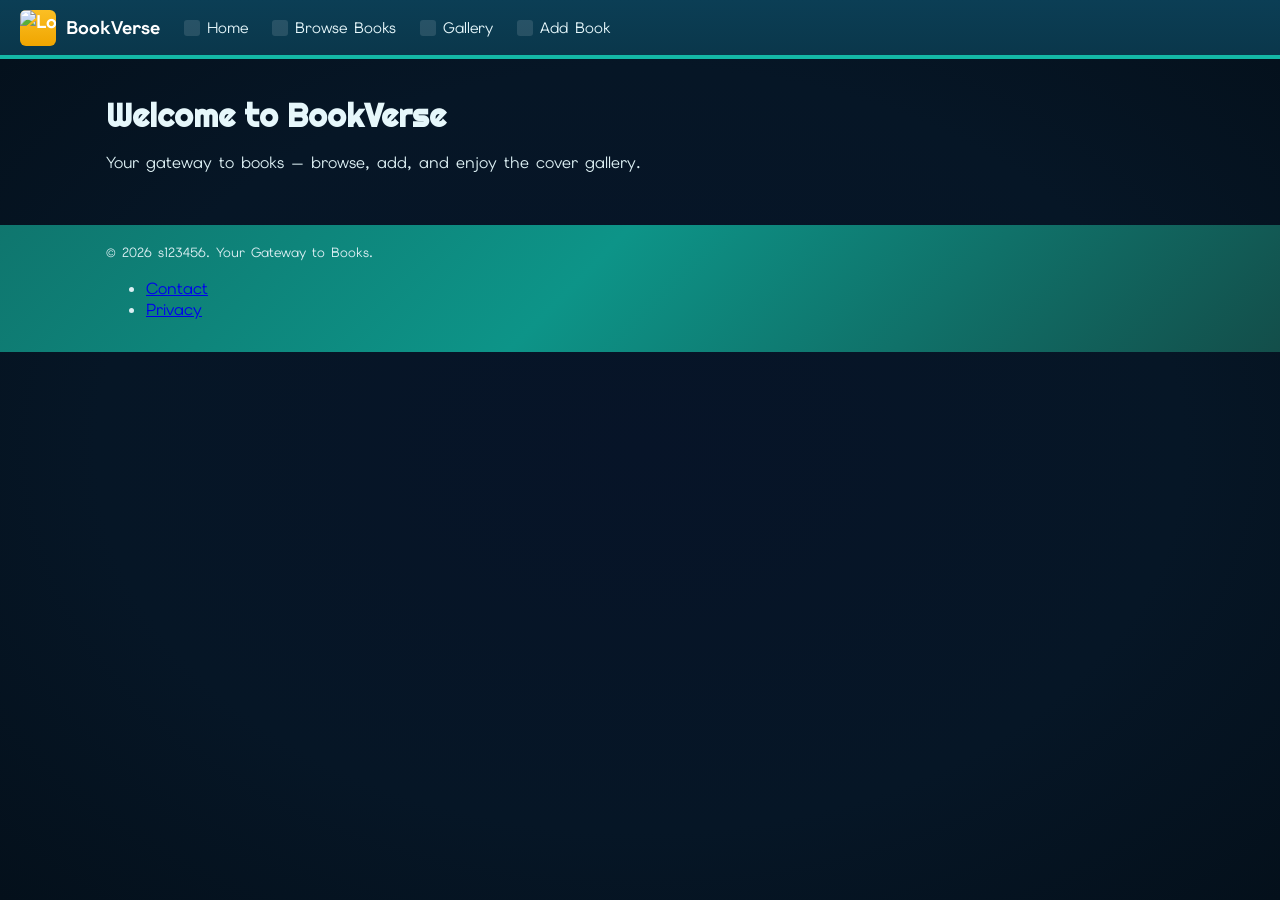
==== a1/index.html @ 279a4805 "Assessment 1 basic layout and colours html v1" ====
<!doctype html>
<html lang="en">

<head>
    <meta charset="utf-8">
    <meta name="viewport" content="width=device-width, initial-scale=1">
    <title>Home - BookVerse</title>
    <link rel="stylesheet" type="text/css" href="./assets/css/style.css">
    <script defer src="./assets/js/scripts.js"></script>
</head>

<body>
    <header class="navbar">
        <div class="nav-logo">
            <a href="index.html">
                <img src="./assets/images/logo.png" alt="Logo" class="logo-img">
                <span class="site-title">BookVerse</span>
            </a>
        </div>

        <nav aria-label="Main navigation">
            <ul class="nav-links">
                <li><a href="index.html"><span class="nav-link-icon" aria-hidden="true"></span>Home</a></li>
                <li><a href="books.html"><span class="nav-link-icon" aria-hidden="true"></span>Browse Books</a></li>
                <li><a href="gallery.html"><span class="nav-link-icon" aria-hidden="true"></span>Gallery</a></li>
                <li><a href="add.html"><span class="nav-link-icon" aria-hidden="true"></span>Add Book</a></li>
            </ul>
        </nav>
    </header>



    <main class="container content">
        <h1>Welcome to BookVerse</h1>
        <p class="text-muted">Your gateway to books — browse, add, and enjoy the cover gallery.</p>
    </main>

    <footer class="footer">
        <div class="container footer-content">
            <div><small>&copy; 2026 s123456. Your Gateway to Books.</small></div>
            <ul class="footer-links">
                <li><a href="#">Contact</a></li>
                <li><a href="#">Privacy</a></li>
            </ul>
        </div>
    </footer>
</body>

</html>
---- a1/assets/css/style.css ----
@import url('https://fonts.googleapis.com/css2?family=Righteous:wght@400;500;600;700;800&family=Elms+Sans:wght@400;500;600;700&display=swap');


:root {
    /* Brand colours */
    --color-primary: #0d9488;
    --color-primary-dark: #0f766e;
    --color-primary-light: #14b8a6;
    --color-secondary: #d97706;
    --color-secondary-dark: #b45309;

    /* Accent colours */
    --accent-amber: #fbbf24;
    --accent-green: #10b981;
    --accent-slate: #475569;

    /* Neutrals */
    --text-dark: #1f2937;
    --text-light: #6b7280;
    --bg-light: #f9fafb;
    --bg-white: #ffffff;
    --border: #e5e7eb;
}

/* Base reset */
* {
    box-sizing: border-box;
}

html,

body {
    height: 100%;
    margin: 0;
    font-family: 'Elms Sans', system-ui, -apple-system, 'Segoe UI', Roboto, 'Helvetica Neue', Arial;
    color: var(--text-dark);
    /* deep navy background similar to screenshot */
    background: radial-gradient(ellipse at center, #071428 0%, #061626 60%, #04101b 100%);
    font-weight: 400;
    -webkit-font-smoothing: antialiased;
    -moz-osx-font-smoothing: grayscale;
}

/* Container */
.container {
    max-width: 1100px;
    margin: 0 auto;
    padding: 1rem;
    color: #dbeef2;
}

/* Headings */
h1,
h2,
h3,
h4,
h5,
h6 {
    font-family: 'Righteous', cursive;
    color: #e6f7fb;
    margin: 0 0 0.5rem 0;
}

/* NAVBAR */
.navbar {
    background: linear-gradient(180deg, #0b3e55 0%, #0a374b 100%);
    display: flex;
    align-items: center;
    justify-content: flex-start;
    gap: 1rem;
    padding: 0.6rem 1.25rem;
    position: sticky;
    top: 0;
    z-index: 1000;
    border-bottom: 4px solid var(--color-primary-light);
}

.nav-logo {
    display: flex;
    align-items: center;
}

.nav-logo a {
    color: var(--bg-white);
    font-size: 1.15rem;
    font-weight: 700;
    text-decoration: none;
    display: inline-flex;
    align-items: center;
    white-space: nowrap;
}

.logo-img {
    width: 36px;
    height: 36px;
    object-fit: cover;
    border-radius: 6px;
    margin-right: 0.6rem;
    background: linear-gradient(180deg, var(--accent-amber), #f0a500);
    display: inline-block;
}

.nav-links {
    display: flex;
    align-items: center;
    list-style: none;
    margin: 0;
    padding: 0;
    gap: 0.5rem;
}

.nav-links li {
    margin-left: 0;
}

.nav-link-icon {
    width: 16px;
    height: 16px;
    display: inline-block;
    margin-right: 0.45rem;
    border-radius: 3px;
    background: rgba(255, 255, 255, 0.12);
    vertical-align: middle;
}

.nav-links a {
    color: #e6f7fb;
    text-decoration: none;
    font-size: 0.95rem;
    padding: 0.35rem 0.5rem;
    border-radius: 6px;
    display: inline-flex;
    align-items: center;
}

.nav-links a:hover {
    color: var(--accent-amber);
    background: rgba(255, 255, 255, 0.03);
    transform: translateY(-1px);
}

/* Content area */
.content {
    padding: 2.25rem 1rem;
    color: #dbeef2;
}

/* Grid for gallery */
.grid {
    display: grid;
    grid-template-columns: repeat(auto-fit, minmax(150px, 1fr));
    gap: 1.25rem;
}

.grid img {
    width: 100%;
    height: 160px;
    object-fit: cover;
    border-radius: 8px;
    box-shadow: 0 6px 18px rgba(2, 6, 23, 0.6);
}

/* Cards */
.card {
    background: linear-gradient(180deg, #0b1720 0%, #0a1a26 100%);
    border: 1px solid rgba(255, 255, 255, 0.03);
    padding: 1rem;
    border-radius: 8px;
    color: #e6f7fb;
}

/* Buttons */
.btn {
    font-family: inherit;
    font-weight: 600;
    background: var(--color-primary);
    color: #fff;
    border: none;
    padding: 0.5rem 0.85rem;
    border-radius: 6px;
    cursor: pointer;
}

.btn.secondary {
    background: var(--color-secondary);
}

/* Modal styles */
.modal-backdrop {
    position: fixed;
    inset: 0;
    display: none;
    align-items: center;
    justify-content: center;
    background: rgba(2, 6, 23, 0.6);
    z-index: 2000;
}

.modal {
    width: 80%;
    max-width: 820px;
    background: linear-gradient(180deg, #0b1720, #09131a);
    border-radius: 8px;
    padding: 0;
    overflow: hidden;
    box-shadow: 0 18px 40px rgba(2, 6, 23, 0.8);
}

.modal .modal-header {
    background: var(--color-primary);
    color: #fff;
    padding: 0.6rem 1rem;
    display: flex;
    justify-content: space-between;
    align-items: center;
}

.modal .modal-body {
    padding: 1.5rem;
    color: #dbeef2;
    text-align: center;
}

/* Accessibility */
a:focus,
button:focus,
input:focus {
    outline: 3px solid rgba(20, 184, 166, 0.18);
    outline-offset: 2px;
}

/* Responsive tweaks */
@media (max-width:700px) {
    .nav-links {
        flex-wrap: wrap;
        justify-content: center;
    }

    .logo-img {
        width: 30px;
        height: 30px;
    }

    .grid img {
        height: 120px;
    }
}

/* Light */
header {
    background: linear-gradient(135deg, #0f766e 0%, #134e4a 100%);
}

header::after {
    /* thin strip under the nav */
    background: linear-gradient(90deg, #fbbf24 0%, #14b8a6 50%, #d97706 100%);
}

/* Dark — match the screenshot */
@media (prefers-color-scheme: dark) {
    header {
        background: linear-gradient(135deg, #0c4a6e 0%, #082f49 100%);
    }

    header::after {
        background: linear-gradient(90deg, #f59e0b 0%, #38bdf8 50%, #14b8a6 100%);
    }
}


/* Light */
footer {
    background: linear-gradient(135deg, #0f766e 0%, #0d9488 45%, #134e4a 100%);
    color: #ffffff;
}

footer::before {
    /* thin strip on top of footer */
    background: linear-gradient(90deg, #fbbf24 0%, #14b8a6 50%, #d97706 100%);
}

/* Dark — match the screenshot */
@media (prefers-color-scheme: dark) {
    footer {
        background: linear-gradient(135deg, #082f49 0%, #0c4a6e 45%, #0f766e 100%);
    }

    footer::before {
        background: linear-gradient(90deg, #f59e0b 0%, #38bdf8 50%, #14b8a6 100%);
    }
}
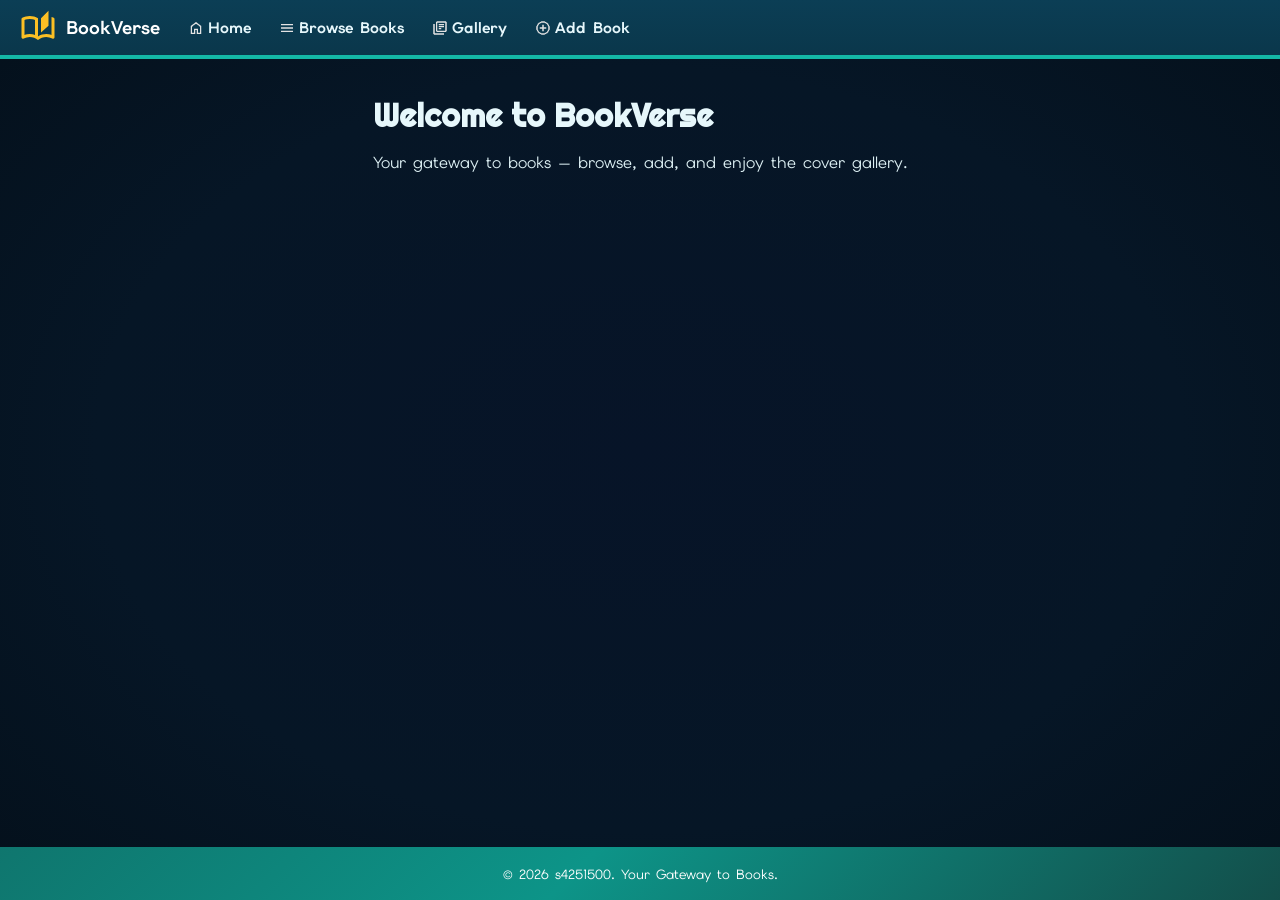
==== commit 21bc13d5: "Assessment 1 gallery changes, and refining icons" ====
--- a/a1/index.html
+++ b/a1/index.html
@@ -13,17 +13,21 @@
     <header class="navbar">
         <div class="nav-logo">
             <a href="index.html">
-                <img src="./assets/images/logo.png" alt="Logo" class="logo-img">
+                <img src="./assets/images/BookVerse.svg" alt="Logo" class="logo-img">
                 <span class="site-title">BookVerse</span>
             </a>
         </div>
 
         <nav aria-label="Main navigation">
             <ul class="nav-links">
-                <li><a href="index.html"><span class="nav-link-icon" aria-hidden="true"></span>Home</a></li>
-                <li><a href="books.html"><span class="nav-link-icon" aria-hidden="true"></span>Browse Books</a></li>
-                <li><a href="gallery.html"><span class="nav-link-icon" aria-hidden="true"></span>Gallery</a></li>
-                <li><a href="add.html"><span class="nav-link-icon" aria-hidden="true"></span>Add Book</a></li>
+                <li><a href="index.html"><img src="./assets/images/home.png" class="nav-link-icon"
+                            aria-hidden="true"></img>Home</a></li>
+                <li><a href="books.html"><img src="./assets/images/browse.png" class="nav-link-icon"
+                            aria-hidden="true"></img>Browse Books</a></li>
+                <li><a href="gallery.html"><img src="./assets/images/gallery.png" class="nav-link-icon"
+                            aria-hidden="true"></img>Gallery</a></li>
+                <li><a href="add.html"><img src="./assets/images/addBook.png" class="nav-link-icon"
+                            aria-hidden="true"></img>Add Book</a></li>
             </ul>
         </nav>
     </header>
@@ -37,11 +41,7 @@
 
     <footer class="footer">
         <div class="container footer-content">
-            <div><small>&copy; 2026 s123456. Your Gateway to Books.</small></div>
-            <ul class="footer-links">
-                <li><a href="#">Contact</a></li>
-                <li><a href="#">Privacy</a></li>
-            </ul>
+            <div><small>&copy; 2026 s4251500. Your Gateway to Books.</small></div>
         </div>
     </footer>
 </body>
--- a/a1/assets/css/style.css
+++ b/a1/assets/css/style.css
@@ -32,13 +32,19 @@
 body {
     height: 100%;
     margin: 0;
+    display: flex;
     font-family: 'Elms Sans', system-ui, -apple-system, 'Segoe UI', Roboto, 'Helvetica Neue', Arial;
     color: var(--text-dark);
-    /* deep navy background similar to screenshot */
     background: radial-gradient(ellipse at center, #071428 0%, #061626 60%, #04101b 100%);
     font-weight: 400;
+    flex-direction: column;
+    min-height: 100dvh;
     -webkit-font-smoothing: antialiased;
     -moz-osx-font-smoothing: grayscale;
+}
+
+main {
+    flex-grow: 1;
 }
 
 /* Container */
@@ -96,9 +102,10 @@
     object-fit: cover;
     border-radius: 6px;
     margin-right: 0.6rem;
-    background: linear-gradient(180deg, var(--accent-amber), #f0a500);
     display: inline-block;
 }
+
+
 
 .nav-links {
     display: flex;
@@ -117,9 +124,8 @@
     width: 16px;
     height: 16px;
     display: inline-block;
-    margin-right: 0.45rem;
-    border-radius: 3px;
-    background: rgba(255, 255, 255, 0.12);
+    margin-right: 0.25rem;
+    margin-left: 0.25rem;
     vertical-align: middle;
 }
 
@@ -131,6 +137,7 @@
     border-radius: 6px;
     display: inline-flex;
     align-items: center;
+    font-weight: bold;
 }
 
 .nav-links a:hover {
@@ -146,18 +153,22 @@
 }
 
 /* Grid for gallery */
-.grid {
+.gallery-grid {
     display: grid;
-    grid-template-columns: repeat(auto-fit, minmax(150px, 1fr));
+    grid-template-columns: repeat(6, minmax(0, 1fr));
     gap: 1.25rem;
-}
-
-.grid img {
+    align-items: stretch;
+    margin-top: 1.5rem;
+    margin-bottom: 2rem;
+}
+
+.gallery-grid img {
     width: 100%;
     height: 160px;
     object-fit: cover;
-    border-radius: 8px;
-    box-shadow: 0 6px 18px rgba(2, 6, 23, 0.6);
+    border-radius: 12px;
+    box-shadow: 0 10px 24px rgba(2, 6, 23, 0.6);
+    display: block;
 }
 
 /* Cards */
@@ -230,6 +241,12 @@
 }
 
 /* Responsive tweaks */
+@media (max-width: 900px) {
+    .gallery-grid {
+        grid-template-columns: repeat(3, minmax(0, 1fr));
+    }
+}
+
 @media (max-width:700px) {
     .nav-links {
         flex-wrap: wrap;
@@ -241,8 +258,12 @@
         height: 30px;
     }
 
-    .grid img {
-        height: 120px;
+    .gallery-grid {
+        grid-template-columns: repeat(2, minmax(0, 1fr));
+    }
+
+    .gallery-grid img {
+        height: 140px;
     }
 }
 
@@ -267,11 +288,18 @@
     }
 }
 
+.footer-content {
+    color: #ffffff;
+    display: flex;
+    align-items: center;
+    justify-content: center;
+    text-align: center;
+    width: 100%;
+}
 
 /* Light */
 footer {
     background: linear-gradient(135deg, #0f766e 0%, #0d9488 45%, #134e4a 100%);
-    color: #ffffff;
 }
 
 footer::before {
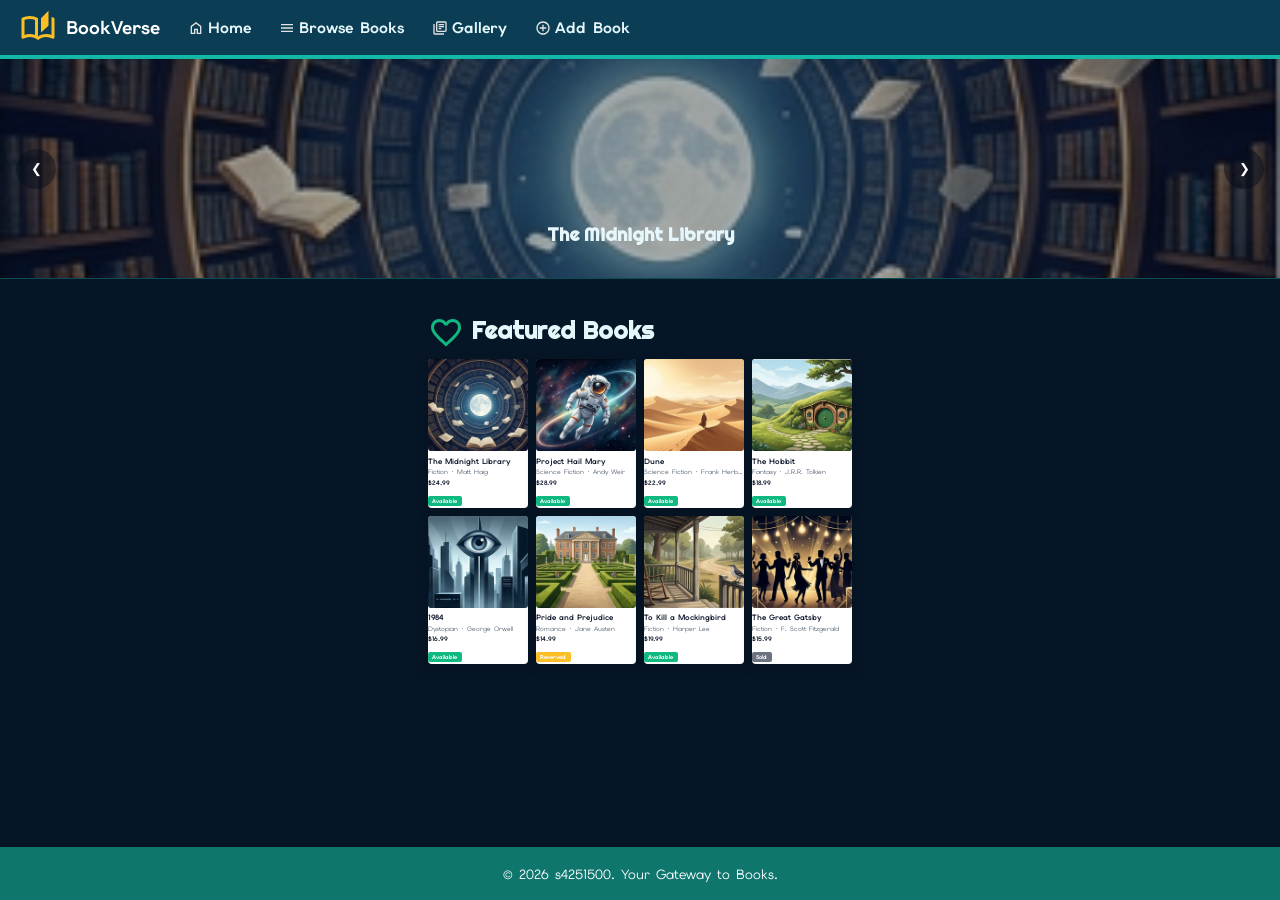
==== commit e8259f15: "Assessment 1 index carasol and featured books - need to finish documentation" ====
--- a/a1/index.html
+++ b/a1/index.html
@@ -20,23 +20,96 @@
 
         <nav aria-label="Main navigation">
             <ul class="nav-links">
-                <li><a href="index.html"><img src="./assets/images/home.png" class="nav-link-icon"
+                <li><a href="index.html"><img src="./assets/images/home.svg" class="nav-link-icon"
                             aria-hidden="true"></img>Home</a></li>
-                <li><a href="books.html"><img src="./assets/images/browse.png" class="nav-link-icon"
+                <li><a href="books.html"><img src="./assets/images/browse.svg" class="nav-link-icon"
                             aria-hidden="true"></img>Browse Books</a></li>
-                <li><a href="gallery.html"><img src="./assets/images/gallery.png" class="nav-link-icon"
+                <li><a href="gallery.html"><img src="./assets/images/galleryIcon.svg" class="nav-link-icon"
                             aria-hidden="true"></img>Gallery</a></li>
-                <li><a href="add.html"><img src="./assets/images/addBook.png" class="nav-link-icon"
+                <li><a href="add.html"><img src="./assets/images/add.svg" class="nav-link-icon"
                             aria-hidden="true"></img>Add Book</a></li>
             </ul>
         </nav>
     </header>
 
-
+    <section class="hero-carousel" aria-label="Featured book covers">
+        <div class="carousel-slide">
+            <img id="carouselImage" src="./assets/images/covers/1.png" alt="Featured book cover 1">
+            <div class="carousel-caption">
+                <h3 id="carouselTitle">The Midnight Library</h3>
+            </div>
+        </div>
+        <button class="carousel-control carousel-control-prev" type="button" aria-label="Show previous featured book">
+            <span aria-hidden="true">&#10094;</span>
+        </button>
+        <button class="carousel-control carousel-control-next" type="button" aria-label="Show next featured book">
+            <span aria-hidden="true">&#10095;</span>
+        </button>
+    </section>
 
     <main class="container content">
-        <h1>Welcome to BookVerse</h1>
-        <p class="text-muted">Your gateway to books — browse, add, and enjoy the cover gallery.</p>
+        <section class="featured-books" aria-labelledby="featured-books-title">
+            <h1 id="featured-books-title"><img src="./assets/images/favourite.svg" alt="" aria-hidden="true"> Featured
+                Books</h1>
+            <div class="featured-books-grid">
+                <article class="featured-book-card">
+                    <img src="./assets/images/covers/1.png" alt="The Midnight Library cover">
+                    <h3>The Midnight Library</h3>
+                    <p>Fiction &middot; Matt Haig</p>
+                    <strong>$24.99</strong>
+                    <span class="book-badge available">Available</span>
+                </article>
+                <article class="featured-book-card">
+                    <img src="./assets/images/covers/2.png" alt="Project Hail Mary cover">
+                    <h3>Project Hail Mary</h3>
+                    <p>Science Fiction &middot; Andy Weir</p>
+                    <strong>$28.99</strong>
+                    <span class="book-badge available">Available</span>
+                </article>
+                <article class="featured-book-card">
+                    <img src="./assets/images/covers/3.png" alt="Dune cover">
+                    <h3>Dune</h3>
+                    <p>Science Fiction &middot; Frank Herbert</p>
+                    <strong>$22.99</strong>
+                    <span class="book-badge available">Available</span>
+                </article>
+                <article class="featured-book-card">
+                    <img src="./assets/images/covers/4.png" alt="The Hobbit cover">
+                    <h3>The Hobbit</h3>
+                    <p>Fantasy &middot; J.R.R. Tolkien</p>
+                    <strong>$18.99</strong>
+                    <span class="book-badge available">Available</span>
+                </article>
+                <article class="featured-book-card">
+                    <img src="./assets/images/covers/5.png" alt="1984 cover">
+                    <h3>1984</h3>
+                    <p>Dystopian &middot; George Orwell</p>
+                    <strong>$16.99</strong>
+                    <span class="book-badge available">Available</span>
+                </article>
+                <article class="featured-book-card">
+                    <img src="./assets/images/covers/6.png" alt="Pride and Prejudice cover">
+                    <h3>Pride and Prejudice</h3>
+                    <p>Romance &middot; Jane Austen</p>
+                    <strong>$14.99</strong>
+                    <span class="book-badge reserved">Reserved</span>
+                </article>
+                <article class="featured-book-card">
+                    <img src="./assets/images/covers/7.png" alt="To Kill a Mockingbird cover">
+                    <h3>To Kill a Mockingbird</h3>
+                    <p>Fiction &middot; Harper Lee</p>
+                    <strong>$19.99</strong>
+                    <span class="book-badge available">Available</span>
+                </article>
+                <article class="featured-book-card">
+                    <img src="./assets/images/covers/8.png" alt="The Great Gatsby cover">
+                    <h3>The Great Gatsby</h3>
+                    <p>Fiction &middot; F. Scott Fitzgerald</p>
+                    <strong>$15.99</strong>
+                    <span class="book-badge sold">Sold</span>
+                </article>
+            </div>
+        </section>
     </main>
 
     <footer class="footer">
--- a/a1/assets/css/style.css
+++ b/a1/assets/css/style.css
@@ -1,5 +1,6 @@
 @import url('https://fonts.googleapis.com/css2?family=Righteous:wght@400;500;600;700;800&family=Elms+Sans:wght@400;500;600;700&display=swap');
 
+/* Universal */
 
 :root {
     /* Brand colours */
@@ -7,7 +8,6 @@
     --color-primary-dark: #0f766e;
     --color-primary-light: #14b8a6;
     --color-secondary: #d97706;
-    --color-secondary-dark: #b45309;
 
     /* Accent colours */
     --accent-amber: #fbbf24;
@@ -19,7 +19,68 @@
     --text-light: #6b7280;
     --bg-light: #f9fafb;
     --bg-white: #ffffff;
-    --border: #e5e7eb;
+
+    /* extra */
+
+    /* Navy and blue */
+    --navy-dark: #061626;
+    --navy: #071428;
+    --navy-light: #0b3e55;
+    --navy-blue: #0c4a6e;
+    --navy-blue-dark: #082f49;
+    --accent-sky: #38bdf8;
+
+    /* Text */
+    --text-on-dark: #dbeef2;
+    --text-heading: #e6f7fb;
+    --text-muted-dark: #8794ae;
+    --text-card: #172033;
+    --text-card-muted: #526174;
+
+    /* Status */
+    --status-available-bg: #d1fae5;
+    --status-available-text: #065f46;
+    --status-reserved-bg: #fef3c7;
+    --status-reserved-text: #92400e;
+    --status-borrowed-bg: #fce7f3;
+    --status-borrowed-text: #831843;
+    --status-sold-bg: #e5e7eb;
+    --status-sold-text: #374151;
+
+    /* Surfaces */
+    --surface-modal-body: rgba(18, 31, 41, 0.96);
+    --surface-modal-preview: rgba(15, 32, 42, 0.22);
+    --surface-action: rgba(23, 58, 72, 0.9);
+    --surface-action-hover: rgba(32, 82, 103, 0.96);
+    --surface-modal: rgba(22, 35, 46, 0.96);
+    --surface-form: rgba(31, 43, 62, 0.94);
+    --surface-input-overlay: rgba(7, 15, 36, 0.72);
+
+    /* Borders and overlays */
+    --border-dark: rgba(124, 151, 176, 0.12);
+    --input-border: rgba(139, 160, 187, 0.25);
+    --focus-ring: rgba(20, 184, 166, 0.18);
+    --border-teal: rgba(20, 184, 166, 0.35);
+    --overlay-hero: rgba(3, 12, 28, 0.35);
+    --border-modal: rgba(122, 179, 195, 0.3);
+    --accent-teal-overlay: rgba(99, 182, 176, 0.9);
+
+    /* Shadows */
+    --overlay-dark: rgba(3, 12, 28, 0.45);
+    --shadow-dark: rgba(2, 6, 23, 0.6);
+    --shadow-card: rgba(2, 6, 23, 0.25);
+    --shadow-modal: rgba(2, 6, 23, 0.75);
+    --shadow-hover: rgba(13, 148, 136, 0.1);
+
+    --body-text: 'Elms Sans',
+        system-ui,
+        -apple-system,
+        'Segoe UI',
+        Roboto,
+        'Helvetica Neue',
+        Arial;
+    --header-text: 'Righteous',
+        cursive;
 }
 
 /* Base reset */
@@ -28,14 +89,13 @@
 }
 
 html,
-
 body {
     height: 100%;
     margin: 0;
     display: flex;
-    font-family: 'Elms Sans', system-ui, -apple-system, 'Segoe UI', Roboto, 'Helvetica Neue', Arial;
+    font-family: var(--body-text);
     color: var(--text-dark);
-    background: radial-gradient(ellipse at center, #071428 0%, #061626 60%, #04101b 100%);
+    background: var(--navy-dark);
     font-weight: 400;
     flex-direction: column;
     min-height: 100dvh;
@@ -52,7 +112,29 @@
     max-width: 1100px;
     margin: 0 auto;
     padding: 1rem;
-    color: #dbeef2;
+    color: var(--text-on-dark);
+}
+
+.container img {
+    width: 36px;
+    height: 36px;
+    fill: var(--accent-green)
+}
+
+/* Buttons */
+.btn {
+    font-family: inherit;
+    font-weight: 600;
+    background: var(--color-primary);
+    color: var(--bg-white);
+    border: none;
+    padding: 0.5rem 0.85rem;
+    border-radius: 6px;
+    cursor: pointer;
+}
+
+.btn.secondary {
+    background: var(--color-secondary);
 }
 
 /* Headings */
@@ -62,14 +144,26 @@
 h4,
 h5,
 h6 {
-    font-family: 'Righteous', cursive;
-    color: #e6f7fb;
+    font-family: var(--header-text);
+    color: var(--text-heading);
     margin: 0 0 0.5rem 0;
 }
 
-/* NAVBAR */
+h1 img {
+    width: 36px;
+    height: 36px;
+    vertical-align: middle;
+}
+
+/* Content area */
+.content {
+    padding: 2.25rem 1rem;
+    color: var(--text-on-dark);
+}
+
+/* navbar */
 .navbar {
-    background: linear-gradient(180deg, #0b3e55 0%, #0a374b 100%);
+    background: var(--navy-light);
     display: flex;
     align-items: center;
     justify-content: flex-start;
@@ -105,8 +199,6 @@
     display: inline-block;
 }
 
-
-
 .nav-links {
     display: flex;
     align-items: center;
@@ -130,7 +222,7 @@
 }
 
 .nav-links a {
-    color: #e6f7fb;
+    color: var(--text-heading);
     text-decoration: none;
     font-size: 0.95rem;
     padding: 0.35rem 0.5rem;
@@ -142,17 +234,215 @@
 
 .nav-links a:hover {
     color: var(--accent-amber);
-    background: rgba(255, 255, 255, 0.03);
+    background: var(--overlay-white);
     transform: translateY(-1px);
 }
 
-/* Content area */
-.content {
-    padding: 2.25rem 1rem;
-    color: #dbeef2;
-}
-
-/* Grid for gallery */
+.footer-content {
+    color: var(--bg-white);
+    display: flex;
+    align-items: center;
+    justify-content: center;
+    text-align: center;
+    width: 100%;
+}
+
+/* 
+index.html - Homepage 
+Features: carousel, featured section
+*/
+
+.hero-carousel {
+    position: relative;
+    width: 100%;
+    height: clamp(80px, 32vw, 220px);
+    overflow: hidden;
+    background: var(--navy);
+    border-bottom: 1px solid var(--border-teal);
+}
+
+.carousel-slide,
+.carousel-slide img {
+    width: 100%;
+    height: 100%;
+}
+
+.carousel-slide {
+    position: relative;
+}
+
+.carousel-slide img {
+    display: block;
+    object-fit: cover;
+    object-position: center;
+    transition: opacity 0.35s ease;
+}
+
+.carousel-slide::after {
+    position: absolute;
+    inset: 0;
+    content: '';
+    background: var(--overlay-hero);
+}
+
+.carousel-caption {
+    position: absolute;
+    z-index: 1;
+    right: 0;
+    left: 0;
+    bottom: clamp(0.75rem, 2vw, 1.5rem);
+    color: var(--bg-white);
+    text-align: center;
+}
+
+.carousel-control {
+    position: absolute;
+    top: 50%;
+    z-index: 2;
+    width: 2.5rem;
+    height: 2.5rem;
+    border: 1px solid var(--border-white-strong);
+    border-radius: 50%;
+    color: var(--bg-white);
+    background: var(--overlay-dark);
+    cursor: pointer;
+    transform: translateY(-50%);
+}
+
+.carousel-control:hover {
+    background: var(--color-primary);
+}
+
+.carousel-control-prev {
+    left: 1rem;
+}
+
+.carousel-control-next {
+    right: 1rem;
+}
+
+.carousel-indicators {
+    position: absolute;
+    z-index: 2;
+    right: 0;
+    bottom: 1rem;
+    left: 0;
+    display: flex;
+    justify-content: center;
+    gap: 0.5rem;
+}
+
+.carousel-indicator {
+    width: 2rem;
+    height: 0.3rem;
+    padding: 0;
+    border: 0;
+    border-radius: 2px;
+    background: var(--overlay-white-medium);
+    cursor: pointer;
+}
+
+.carousel-indicator.active {
+    background: var(--accent-amber);
+}
+
+/* Featured books table on the home page */
+.featured-books {
+    width: min(100%, 700px);
+    margin: 0 auto;
+}
+
+.featured-books h2 {
+    margin-bottom: 0.65rem;
+    font-size: 1.1rem;
+}
+
+.featured-books h2 span {
+    color: var(--color-primary-light);
+}
+
+.featured-books-grid {
+    display: grid;
+    grid-template-columns: repeat(4, minmax(0, 1fr));
+    gap: 0.5rem;
+}
+
+.featured-book-card {
+    max-width: 100px;
+    max-height: 600px;
+    border-radius: 4px;
+    background: var(--bg-white);
+    color: var(--text-dark);
+    box-shadow: 0 5px 12px var(--shadow-card);
+}
+
+.featured-book-card img {
+    display: block;
+    width: 100%;
+    height: 92px;
+    object-fit: cover;
+    border-radius: 3px;
+}
+
+.featured-book-card h3 {
+    overflow: hidden;
+    margin: 0.35rem 0 0.12rem;
+    color: var(--text-card);
+    font-family: var(--body-text);
+    font-size: 0.48rem;
+    font-weight: 700;
+    line-height: 1.2;
+    text-overflow: ellipsis;
+    white-space: nowrap;
+}
+
+.featured-book-card p,
+.featured-book-card strong {
+    display: block;
+    overflow: hidden;
+    margin: 0;
+    color: var(--text-card-muted);
+    font-size: 0.4rem;
+    line-height: 1.25;
+    text-overflow: ellipsis;
+    white-space: nowrap;
+}
+
+.featured-book-card strong {
+    margin-top: 0.18rem;
+    color: var(--text-card);
+}
+
+.book-badge {
+    display: inline-block;
+    margin-top: 0.28rem;
+    padding: 0.12rem 0.28rem;
+    border-radius: 2px;
+    color: var(--bg-white);
+    font-size: 0.35rem;
+    font-weight: 700;
+    line-height: 1.1;
+}
+
+/* book status badge */
+.book-badge.available {
+    background: var(--accent-green);
+}
+
+.book-badge.reserved {
+    background: var(--accent-amber);
+}
+
+.book-badge.sold {
+    background: var(--text-light);
+}
+
+/* 
+gallery.html - Gallery page  
+Features: gallery grid display, modal (pop-up)
+*/
+
+/* Cover grid */
 .gallery-grid {
     display: grid;
     grid-template-columns: repeat(6, minmax(0, 1fr));
@@ -167,76 +457,396 @@
     height: 160px;
     object-fit: cover;
     border-radius: 12px;
-    box-shadow: 0 10px 24px rgba(2, 6, 23, 0.6);
+    box-shadow: 0 10px 24px var(--shadow-dark);
     display: block;
 }
 
-/* Cards */
-.card {
-    background: linear-gradient(180deg, #0b1720 0%, #0a1a26 100%);
-    border: 1px solid rgba(255, 255, 255, 0.03);
+/* Gallery modal popup */
+.gallery-modal .modal-dialog {
+    width: min(68vw, 620px);
+    max-width: 620px;
+    margin: 1.5rem auto;
+}
+
+.gallery-modal .modal-dialog-centered {
+    display: flex;
+    align-items: center;
+    min-height: calc(100% - 3rem);
+}
+
+.gallery-modal .modal-content {
+    background: var(--surface-modal);
+    border: 1px solid var(--border-modal);
+    border-radius: 18px;
+    overflow: hidden;
+    box-shadow: 0 18px 40px var(--shadow-modal);
+}
+
+.gallery-modal-header {
+    background: var(--accent-teal-overlay);
+    border-bottom: 1px solid var(--overlay-white-border);
+    padding: 0.75rem 1rem;
+}
+
+.gallery-modal-title {
+    font-size: clamp(1.1rem, 1.7vw, 1.6rem);
+    margin: 0;
+    color: var(--text-heading);
+}
+
+.gallery-modal-body {
+    background: var(--surface-modal-body);
+    padding: 0.9rem 0.9rem 1.1rem;
+}
+
+.gallery-modal-stage {
+    display: flex;
+    justify-content: center;
+    align-items: center;
+    padding: 0.2rem 0 0.55rem;
+}
+
+.gallery-modal-preview {
+    width: min(100%, 540px);
+    background: var(--surface-modal-preview);
+    border-radius: 14px;
+    padding: 0.15rem;
+    border: 1px solid var(--border-white-soft);
+}
+
+.gallery-modal-image {
+    display: block;
+    width: 100%;
+    height: 230px;
+    object-fit: cover;
+    border-radius: 12px;
+}
+
+.gallery-modal-caption {
+    min-height: 52px;
+    display: flex;
+    align-items: center;
+    justify-content: center;
+    padding: 0.55rem 0.8rem;
+    border-radius: 10px;
+    background: var(--accent-teal-overlay);
+    color: var(--text-modal);
+    font-size: 0.95rem;
+    font-weight: 600;
+    text-align: center;
+    margin: 0 0 0.9rem;
+}
+
+.gallery-modal-actions {
+    display: flex;
+    justify-content: space-between;
+    align-items: center;
+    gap: 1rem;
+}
+
+.gallery-modal-actions .btn {
+    min-width: 118px;
+    border-radius: 10px;
+    border: 1px solid var(--border-white-light);
+    font-weight: 600;
+    padding: 0.5rem 0.9rem;
+    font-size: 0.9rem;
+}
+
+.gallery-modal-actions .btn-prev,
+.gallery-modal-actions .btn-next {
+    background: var(--surface-action);
+    color: var(--text-action);
+}
+
+.gallery-modal-actions .btn-prev:hover,
+.gallery-modal-actions .btn-next:hover {
+    background: var(--surface-action-hover);
+    color: var(--bg-white);
+}
+
+/* 
+add.html - add page 
+Features: Form, with inputs, dropdowns, and checkbuttons
+*/
+
+.add-content {
+    width: min(100%, 560px);
+    padding-top: 2.5rem;
+    padding-bottom: 2.5rem;
+}
+
+.add-title {
+    display: flex;
+    align-items: center;
+    gap: 0.55rem;
+    font-size: 1.55rem;
+    margin-bottom: 1rem;
+}
+
+.add-title img {
+    width: 36px;
+    height: 36px;
+}
+
+.add-form {
+    max-width: none;
+    width: 100%;
+    display: grid;
+    grid-template-columns: repeat(2, minmax(0, 1fr));
+    gap: 0.65rem 0.8rem;
     padding: 1rem;
+    background: var(--surface-form);
+    border: 1px solid var(--border-dark);
+    border-radius: 6px;
+}
+
+.add-form .form-field {
+    padding: 0;
+}
+
+.add-form .full-width {
+    grid-column: 1 / -1;
+}
+
+.add-form label {
+    display: block;
+    font-family: var(--header-text);
+    font-size: 0.72rem;
+    color: var(--text-heading);
+    margin-bottom: 0.3rem;
+}
+
+.add-form label img {
+    width: 16px;
+    height: 16px;
+    vertical-align: middle;
+}
+
+.add-form input:not([type="checkbox"]),
+.add-form select,
+.add-form textarea {
+    width: 100%;
+    border: 1px solid var(--input-border);
+    border-radius: 4px;
+    background: var(--surface-input-overlay);
+    color: var(--text-on-dark);
+    font: 0.72rem var(--body-text);
+    padding: 0.55rem 0.6rem;
+}
+
+.add-form input:not([type="checkbox"]),
+.add-form select {
+    height: 35px;
+}
+
+.add-form select {
+    appearance: auto;
+}
+
+.add-form textarea {
+    min-height: 58px;
+    resize: vertical;
+}
+
+.add-form input::placeholder,
+.add-form textarea::placeholder {
+    color: var(--text-muted-dark);
+}
+
+.add-form input[type="file"] {
+    padding: 0.25rem;
+}
+
+.add-form input[type="file"]::file-selector-button {
+    border: 0;
+    border-radius: 4px;
+    padding: 0.3rem 0.55rem;
+    margin-right: 0.4rem;
+    color: var(--text-card);
+    background: var(--control-light);
+    cursor: pointer;
+}
+
+/* Agreement Button */
+.agreement {
+    grid-column: 1 / -1;
+    display: flex !important;
+    align-items: center;
+    gap: 0.35rem;
+    margin: 0.1rem 0 0;
+    font-size: 0.68rem !important;
+}
+
+.agreement input {
+    width: 13px;
+    height: 13px;
+    margin: 0;
+    accent-color: var(--color-primary);
+}
+
+.agreement span {
+    display: inline-flex;
+    align-items: center;
+    gap: 0.3rem;
+}
+
+.agreement span img {
+    width: 16px;
+    height: 16px;
+}
+
+.add-submit {
+    grid-column: 1 / -1;
+    width: 100%;
+    padding: 0.55rem;
+    border-radius: 4px;
+    font-size: 0.75rem;
+}
+
+.add-form .btn:hover {
+    background: var(--color-primary-light);
+}
+
+/* 
+books.html - book filter page
+Features: Filtering books by status
+*/
+
+.books-card {
+    background: var(--bg-white);
+    border: 1px solid var(--overlay-white);
+    padding: 1.5rem;
     border-radius: 8px;
-    color: #e6f7fb;
-}
-
-/* Buttons */
-.btn {
-    font-family: inherit;
+    width: 100%;
+    max-width: none;
+}
+
+.books-list {
+    list-style: none;
+    padding: 0;
+    margin: 0;
+    display: flex;
+    flex-direction: column;
+    gap: 1rem;
+}
+
+.books-list.filtering {
+    opacity: 0;
+    pointer-events: none;
+}
+
+.book-item {
+    display: grid;
+    grid-template-columns: 2fr 1fr 1fr;
+    gap: 1.5rem;
+    padding: 1rem;
+    background: var(--bg-light);
+    border-radius: 6px;
+    border-left: 4px solid var(--color-primary-light);
+    align-items: center;
+}
+
+.book-item.empty-state {
+    grid-template-columns: 1fr;
+    border-left: none;
+    padding: 2rem 1rem;
+    text-align: center;
+}
+
+.book-item.empty-state p {
+    color: var(--text-light);
+    margin: 0;
+}
+
+.book-info {
+    display: flex;
+    flex-direction: column;
+    gap: 0.25rem;
+}
+
+.book-item:hover {
+    background: var(--surface-light);
+    box-shadow: 0 2px 8px var(--shadow-hover);
+}
+
+.book-title {
     font-weight: 600;
-    background: var(--color-primary);
-    color: #fff;
-    border: none;
-    padding: 0.5rem 0.85rem;
-    border-radius: 6px;
-    cursor: pointer;
-}
-
-.btn.secondary {
-    background: var(--color-secondary);
-}
-
-/* Modal styles */
-.modal-backdrop {
-    position: fixed;
-    inset: 0;
+    color: var(--text-dark);
+    font-size: 1.05rem;
+}
+
+.book-author {
+    color: var(--text-light);
+    font-size: 0.95rem;
+}
+
+.book-year {
+    color: var(--accent-slate);
+    font-size: 0.9rem;
+    font-weight: 500;
+}
+
+.book-status {
+    display: inline-block;
+    padding: 0.35rem 0.75rem;
+    border-radius: 20px;
+    font-size: 0.8rem;
+    font-weight: 600;
+    text-align: center;
+}
+
+.book-status.status-available {
+    background: var(--status-available-bg);
+    color: var(--status-available-text);
+}
+
+.book-status.status-borrowed {
+    background: var(--status-reserved-bg);
+    color: var(--status-reserved-text);
+}
+
+.book-status.status-reserved {
+    background: var(--status-borrowed-bg);
+    color: var(--status-borrowed-text);
+}
+
+.book-status.status-sold {
+    background: var(--status-sold-bg);
+    color: var(--text-light);
+}
+
+/* Filter Section */
+.filter-card {
+    background: var(--bg-white);
+    border: 1px solid var(--overlay-white);
+    padding: 1.5rem;
+    border-radius: 8px;
+    width: 100%;
+    max-width: none;
+    margin-bottom: 1.5rem;
+}
+
+.filter-card h2 {
+    margin-top: 0;
+    margin-bottom: 1rem;
+    font-size: 1.1rem;
+    color: var(--text-dark);
+}
+
+.filter-buttons {
     display: none;
-    align-items: center;
-    justify-content: center;
-    background: rgba(2, 6, 23, 0.6);
-    z-index: 2000;
-}
-
-.modal {
-    width: 80%;
-    max-width: 820px;
-    background: linear-gradient(180deg, #0b1720, #09131a);
-    border-radius: 8px;
-    padding: 0;
-    overflow: hidden;
-    box-shadow: 0 18px 40px rgba(2, 6, 23, 0.8);
-}
-
-.modal .modal-header {
-    background: var(--color-primary);
-    color: #fff;
-    padding: 0.6rem 1rem;
-    display: flex;
-    justify-content: space-between;
-    align-items: center;
-}
-
-.modal .modal-body {
-    padding: 1.5rem;
-    color: #dbeef2;
-    text-align: center;
+}
+
+.dropdown {
+    display: inline-block;
 }
 
 /* Accessibility */
 a:focus,
 button:focus,
 input:focus {
-    outline: 3px solid rgba(20, 184, 166, 0.18);
+    outline: 3px solid var(--focus-ring);
     outline-offset: 2px;
 }
 
@@ -248,6 +858,35 @@
 }
 
 @media (max-width:700px) {
+    .hero-carousel {
+        height: 260px;
+    }
+
+    .carousel-caption {
+        bottom: 1.75rem;
+    }
+
+    .featured-books-grid {
+        grid-template-columns: repeat(2, minmax(0, 1fr));
+    }
+
+    .featured-book-card img {
+        height: 140px;
+    }
+
+    .featured-book-card h3 {
+        font-size: 0.7rem;
+    }
+
+    .featured-book-card p,
+    .featured-book-card strong {
+        font-size: 0.58rem;
+    }
+
+    .book-badge {
+        font-size: 0.5rem;
+    }
+
     .nav-links {
         flex-wrap: wrap;
         justify-content: center;
@@ -269,51 +908,41 @@
 
 /* Light */
 header {
-    background: linear-gradient(135deg, #0f766e 0%, #134e4a 100%);
+    background: var(--color-primary-dark);
 }
 
 header::after {
-    /* thin strip under the nav */
-    background: linear-gradient(90deg, #fbbf24 0%, #14b8a6 50%, #d97706 100%);
-}
-
-/* Dark — match the screenshot */
+
+    background: var(--accent-amber);
+}
+
+/* Dark */
 @media (prefers-color-scheme: dark) {
     header {
-        background: linear-gradient(135deg, #0c4a6e 0%, #082f49 100%);
+        background: var(--navy-blue);
     }
 
     header::after {
-        background: linear-gradient(90deg, #f59e0b 0%, #38bdf8 50%, #14b8a6 100%);
-    }
-}
-
-.footer-content {
-    color: #ffffff;
-    display: flex;
-    align-items: center;
-    justify-content: center;
-    text-align: center;
-    width: 100%;
+        background: var(--accent-sky);
+    }
 }
 
 /* Light */
 footer {
-    background: linear-gradient(135deg, #0f766e 0%, #0d9488 45%, #134e4a 100%);
+    background: var(--color-primary-dark);
 }
 
 footer::before {
-    /* thin strip on top of footer */
-    background: linear-gradient(90deg, #fbbf24 0%, #14b8a6 50%, #d97706 100%);
+    background: var(--accent-amber);
 }
 
 /* Dark — match the screenshot */
 @media (prefers-color-scheme: dark) {
     footer {
-        background: linear-gradient(135deg, #082f49 0%, #0c4a6e 45%, #0f766e 100%);
+        background: var(--navy-blue-dark);
     }
 
     footer::before {
-        background: linear-gradient(90deg, #f59e0b 0%, #38bdf8 50%, #14b8a6 100%);
+        background: var(--accent-sky);
     }
 }
